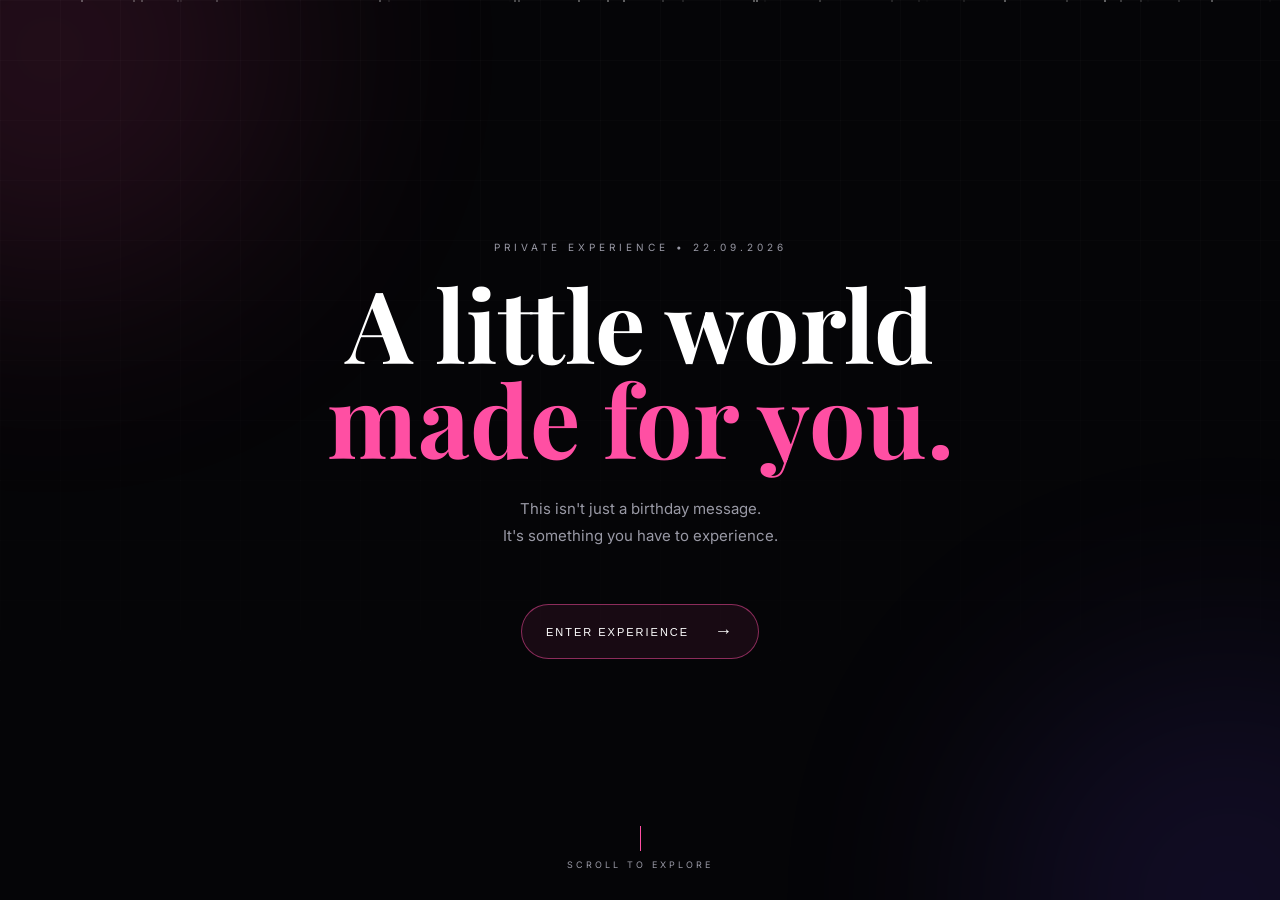
==== index.html @ 1d8469df "Add files via upload" ====
<!DOCTYPE html>
<html lang="en">
<head>
<meta charset="UTF-8">
<meta name="viewport" content="width=device-width, initial-scale=1.0">
<meta name="theme-color" content="#050507">
<title>NISHU — 22.09.2026</title>
<link rel="preconnect" href="https://fonts.googleapis.com">
<link rel="preconnect" href="https://fonts.gstatic.com" crossorigin>
<link href="https://fonts.googleapis.com/css2?family=Inter:wght@400;500;600;700&family=Playfair+Display:wght@600;700&display=swap" rel="stylesheet">
<link rel="stylesheet" href="style.css">
</head>
<body>
<div class="ambient ambient-1"></div><div class="ambient ambient-2"></div><div id="particles"></div>

<div id="loader" class="loader"><div class="loader-content"><div class="loader-ring"></div><p>SYSTEM ONLINE</p><span>Preparing something special...</span></div></div>

<main>
<section id="landing" class="screen active">
<p class="eyebrow">PRIVATE EXPERIENCE • 22.09.2026</p>
<h1>A little world<br><span>made for you.</span></h1>
<p class="hero-text">This isn't just a birthday message.<br>It's something you have to experience.</p>
<button class="primary-btn" onclick="showScreen('access')">ENTER EXPERIENCE <span>→</span></button>
<div class="scroll-hint"><span></span>SCROLL TO EXPLORE</div>
</section>

<section id="access" class="screen">
<div class="card access-card">
<div class="lock-icon">⌁</div><p class="eyebrow">RESTRICTED ACCESS</p><h2>Private Access</h2>
<p>This experience was created<br>for one person only.</p>
<input type="password" id="secretCode" placeholder="Enter secret code" maxlength="20" autocomplete="off" onkeydown="if(event.key==='Enter')unlock()">
<button class="primary-btn full-btn" onclick="unlock()">UNLOCK</button><p id="error" class="error-message"></p>
</div>
<button class="back-btn" onclick="showScreen('landing')">← Back</button>
</section>

<section id="welcome" class="screen">
<div class="welcome-content"><p class="eyebrow">ACCESS GRANTED ✓</p><p class="small-line">HEY,</p><h1 id="herName">NISHU</h1><div class="line"></div>
<p class="hero-text">I could have just sent you a message...<br>but you deserve something better than that.</p>
<button class="primary-btn" onclick="startExperience()">BEGIN <span>→</span></button></div>
</section>

<section id="countdown" class="screen">
<div class="section-number">01</div><p class="eyebrow">THE DAY IS COMING</p><h2 id="countdownTitle">Your day is almost here.</h2>
<div id="timer" class="timer"><div><strong id="days">00</strong><span>DAYS</span></div><div><strong id="hours">00</strong><span>HOURS</span></div><div><strong id="minutes">00</strong><span>MINUTES</span></div><div><strong id="seconds">00</strong><span>SECONDS</span></div></div>
<p id="birthdayStatus" class="muted-text"></p>
<button class="primary-btn" onclick="showScreen('memories')">CONTINUE <span>→</span></button>
</section>

<section id="memories" class="screen">
<div class="section-number">02</div><p class="eyebrow">OUR STORY</p><h2>Some moments<br><span>I never want to forget.</span></h2>
<div id="timeline" class="timeline"></div>
<button class="primary-btn" onclick="showScreen('game')">NEXT CHAPTER <span>→</span></button>
</section>

<section id="game" class="screen">
<div class="section-number">03</div><p class="eyebrow">A LITTLE TEST</p><h2>How well do<br><span>you know us?</span></h2>
<div class="quiz-card"><div class="quiz-progress"><span id="questionNumber">1</span> / <span id="totalQuestions">5</span></div>
<h3 id="question"></h3><div id="answers" class="answers"></div><p id="quizFeedback"></p></div>
</section>

<section id="ai" class="screen">
<div class="section-number">04</div><p class="eyebrow">PERSONAL AI</p><h2>Ask me<br><span>anything.</span></h2>
<div class="chat-window"><div class="chat-header"><div class="ai-avatar">♥</div><div><strong>Her Personal AI</strong><small>● Online</small></div></div>
<div id="chat" class="chat-messages"><div class="message ai-message">Ask me anything about your boyfriend.</div></div>
<div class="chat-input-area"><input type="text" id="chatInput" placeholder="Ask something..." onkeydown="if(event.key==='Enter')askAI()"><button onclick="askAI()">↑</button></div></div>
<button class="primary-btn" onclick="showScreen('hunt')">I'M DONE <span>→</span></button>
</section>

<section id="hunt" class="screen">
<div class="section-number">05</div><p class="eyebrow">FINAL MISSION</p><h2>There are<br><span>3 hidden messages.</span></h2><p class="hero-text">Find all three clues to unlock<br>your final surprise.</p>
<div class="hunt-card"><div id="clueNumber" class="clue-number">CLUE 01</div><h3 id="clueTitle">The Beginning</h3><p id="clueText"></p>
<input id="clueInput" placeholder="Enter your answer..." autocomplete="off" onkeydown="if(event.key==='Enter')checkClue()"><button class="primary-btn full-btn" onclick="checkClue()">SUBMIT CLUE</button><p id="clueFeedback"></p></div>
</section>

<section id="gift" class="screen">
<p class="eyebrow">MISSION COMPLETE ✓</p><h2>You've unlocked<br><span>your final gift.</span></h2>
<div id="giftBox" class="gift-box" onclick="openGift()"><div class="gift-lid"></div><div class="gift-body"></div><div class="gift-ribbon"></div></div><p id="giftHint">Tap the box.</p>
</section>

<section id="video" class="screen">
<p class="eyebrow">A MESSAGE FROM ME</p><h2>Something I couldn't<br>say with just text.</h2>
<div class="video-container"><video id="birthdayVideo" controls playsinline><source src="assets/video/birthday-message.mp4" type="video/mp4">Your browser does not support video.</video></div>
<button class="primary-btn" onclick="showScreen('final')">ONE LAST THING <span>→</span></button>
</section>

<section id="final" class="screen final-screen">
<div class="final-glow"></div><p class="eyebrow">22 • 09 • 2026</p><div class="heart">♥</div>
<h1>HAPPY<br><span>BIRTHDAY</span></h1><h2 id="finalName">NISHU</h2><div class="final-line"></div>
<p class="final-message">Distance couldn't stop me<br>from being part of your day.<br><br>Maybe I couldn't be there beside you,<br>but I hope this little world<br>reminds you how loved you are.</p>
<p class="signature">— <span id="yourName">JONA</span></p><div class="final-date">MADE WITH LOVE • 22.09.2026</div>
</section>
</main>

<audio id="music" loop preload="auto"><source src="assets/music/bg-music.mp3" type="audio/mpeg"></audio>
<script src="script.js"></script>
</body>
</html>
---- style.css ----
:root{--bg:#050507;--white:#fff;--muted:#9999a5;--accent:#ff4fa3;--border:rgba(255,255,255,.1);--glass:rgba(255,255,255,.045)}
*{margin:0;padding:0;box-sizing:border-box}html{scroll-behavior:smooth}body{min-height:100vh;background:var(--bg);color:var(--white);font-family:Inter,sans-serif;overflow-x:hidden}body:before{content:"";position:fixed;inset:0;pointer-events:none;background:linear-gradient(rgba(255,255,255,.02) 1px,transparent 1px),linear-gradient(90deg,rgba(255,255,255,.02) 1px,transparent 1px);background-size:60px 60px;mask-image:linear-gradient(to bottom,black,transparent)}
.ambient{position:fixed;width:500px;height:500px;border-radius:50%;filter:blur(120px);opacity:.12;pointer-events:none;z-index:-1}.ambient-1{background:var(--accent);top:-200px;left:-200px}.ambient-2{background:#714cff;bottom:-250px;right:-200px}
.particle{position:fixed;width:2px;height:2px;background:rgba(255,255,255,.5);border-radius:50%;pointer-events:none;animation:floatParticle linear infinite}@keyframes floatParticle{from{transform:translateY(100vh);opacity:0}10%{opacity:1}90%{opacity:1}to{transform:translateY(-10vh);opacity:0}}
.loader{position:fixed;inset:0;z-index:9999;background:var(--bg);display:flex;align-items:center;justify-content:center;transition:.8s}.loader.hide{opacity:0;visibility:hidden}.loader-content{text-align:center}.loader-ring{width:45px;height:45px;border:2px solid rgba(255,255,255,.1);border-top-color:var(--accent);border-radius:50%;margin:auto auto 20px;animation:spin 1s linear infinite}@keyframes spin{to{transform:rotate(360deg)}}.loader p{font-size:12px;letter-spacing:4px}.loader span{display:block;margin-top:8px;color:var(--muted);font-size:12px}
.screen{min-height:100vh;width:100%;display:none;flex-direction:column;align-items:center;justify-content:center;text-align:center;padding:70px 24px;position:relative;animation:screenIn .7s ease}.screen.active{display:flex}@keyframes screenIn{from{opacity:0;transform:translateY(20px)}to{opacity:1;transform:translateY(0)}}
.eyebrow{font-size:10px;letter-spacing:4px;color:var(--muted);margin-bottom:22px;text-transform:uppercase}h1,h2{font-family:"Playfair Display",serif;font-weight:700}h1{font-size:clamp(48px,9vw,100px);line-height:.95}h2{font-size:clamp(40px,7vw,70px);line-height:1}h1 span,h2 span{color:var(--accent)}.hero-text{color:var(--muted);line-height:1.8;font-size:15px;margin:30px 0}.small-line{font-size:13px;letter-spacing:5px;color:var(--muted);margin-bottom:10px}.section-number{position:absolute;top:40px;right:40px;font-size:11px;letter-spacing:3px;color:var(--muted)}
.primary-btn{display:flex;align-items:center;gap:25px;border:1px solid rgba(255,79,163,.5);background:rgba(255,79,163,.08);color:white;padding:16px 24px;border-radius:50px;font-size:11px;letter-spacing:2px;cursor:pointer;transition:.3s;margin-top:25px}.primary-btn:hover{background:var(--accent);border-color:var(--accent);transform:translateY(-3px);box-shadow:0 10px 40px rgba(255,79,163,.25)}.primary-btn span:last-child{font-size:18px}.full-btn{width:100%;justify-content:center}.back-btn{margin-top:25px;background:none;border:none;color:var(--muted);cursor:pointer}
.scroll-hint{position:absolute;bottom:30px;font-size:9px;letter-spacing:3px;color:var(--muted)}.scroll-hint span{display:block;width:1px;height:25px;background:var(--accent);margin:0 auto 8px}
.card{background:var(--glass);border:1px solid var(--border);backdrop-filter:blur(20px);border-radius:25px;padding:45px;box-shadow:0 20px 80px rgba(0,0,0,.5)}.access-card{width:min(420px,100%)}.lock-icon{font-size:35px;color:var(--accent);margin-bottom:20px}.access-card h2{font-size:45px}.access-card>p:not(.eyebrow){color:var(--muted);font-size:13px;line-height:1.7;margin:15px 0 25px}
input{font:inherit}.access-card input,.hunt-card input{width:100%;background:rgba(255,255,255,.04);border:1px solid var(--border);color:white;padding:16px;border-radius:12px;outline:none;text-align:center;transition:.3s}.access-card input:focus,.hunt-card input:focus{border-color:var(--accent)}.error-message{color:#ff6b91!important;min-height:18px}
.welcome-content{max-width:850px}.welcome-content h1{font-size:clamp(60px,12vw,130px)}.line{width:60px;height:1px;background:var(--accent);margin:35px auto}
.timer{display:flex;gap:clamp(15px,4vw,45px);margin:55px 0}.timer div{min-width:80px}.timer strong{display:block;font-size:clamp(40px,7vw,75px);font-weight:500}.timer span{font-size:9px;letter-spacing:2px;color:var(--muted)}.muted-text{color:var(--muted);font-size:12px}
.timeline{width:min(700px,100%);margin:50px 0;text-align:left;position:relative}.timeline:before{content:"";position:absolute;left:10px;top:0;bottom:0;width:1px;background:linear-gradient(var(--accent),transparent)}.memory{position:relative;padding-left:45px;margin-bottom:55px}.memory:before{content:"";position:absolute;left:5px;top:5px;width:11px;height:11px;border-radius:50%;background:var(--accent);box-shadow:0 0 20px var(--accent)}.memory-year{color:var(--accent);font-size:10px;letter-spacing:3px}.memory h3{margin:8px 0;font-family:"Playfair Display",serif;font-size:25px}.memory p{color:var(--muted);font-size:13px;line-height:1.7}.memory img{width:100%;max-height:350px;object-fit:cover;border-radius:15px;margin-top:15px;border:1px solid var(--border)}
.quiz-card{width:min(600px,100%);margin-top:45px;padding:35px;background:var(--glass);border:1px solid var(--border);border-radius:25px}.quiz-progress{color:var(--accent);font-size:11px;letter-spacing:2px;margin-bottom:25px}.quiz-card h3{font-size:20px;line-height:1.5;margin-bottom:25px}.answers{display:grid;gap:10px}.answer-btn{width:100%;padding:15px;border:1px solid var(--border);background:rgba(255,255,255,.03);color:white;border-radius:12px;cursor:pointer;text-align:left;transition:.3s}.answer-btn:hover{border-color:var(--accent);transform:translateX(4px)}.answer-btn.correct{background:rgba(50,220,130,.15);border-color:#32dc82}.answer-btn.wrong{background:rgba(255,60,90,.15);border-color:#ff3c5a}#quizFeedback{margin-top:20px;min-height:20px;color:var(--muted);font-size:12px}
.chat-window{width:min(600px,100%);height:450px;margin:35px 0;border:1px solid var(--border);border-radius:20px;overflow:hidden;background:rgba(255,255,255,.03);display:flex;flex-direction:column;text-align:left}.chat-header{padding:18px;border-bottom:1px solid var(--border);display:flex;gap:12px;align-items:center}.ai-avatar{width:35px;height:35px;display:grid;place-items:center;border-radius:50%;background:rgba(255,79,163,.15);color:var(--accent)}.chat-header strong{display:block;font-size:12px}.chat-header small{color:#5bd98b;font-size:9px}.chat-messages{flex:1;padding:20px;overflow-y:auto}.message{max-width:80%;padding:12px 15px;border-radius:15px;margin-bottom:10px;font-size:12px;line-height:1.6}.ai-message{background:rgba(255,255,255,.07)}.user-message{background:var(--accent);margin-left:auto}.chat-input-area{display:flex;padding:12px;border-top:1px solid var(--border)}.chat-input-area input{flex:1;border:none;background:none;color:white;outline:none;padding:10px}.chat-input-area button{width:40px;height:40px;border-radius:50%;border:none;background:var(--accent);color:white;cursor:pointer}
.hunt-card{width:min(500px,100%);margin-top:40px;padding:35px;background:var(--glass);border:1px solid var(--border);border-radius:25px}.clue-number{color:var(--accent);font-size:10px;letter-spacing:3px;margin-bottom:15px}.hunt-card h3{font-family:"Playfair Display",serif;font-size:30px;margin-bottom:15px}.hunt-card p{color:var(--muted);font-size:13px;line-height:1.7;margin-bottom:25px}#clueFeedback{min-height:20px;margin:15px 0 0}
.gift-box{width:150px;height:140px;margin:60px 0 25px;position:relative;cursor:pointer;transition:.4s}.gift-box:hover{transform:translateY(-10px) rotate(2deg)}.gift-body{position:absolute;width:120px;height:100px;bottom:0;left:15px;background:linear-gradient(135deg,#ff4fa3,#b32670);border-radius:8px}.gift-lid{position:absolute;width:140px;height:30px;left:5px;top:25px;background:var(--accent);border-radius:7px;z-index:2}.gift-ribbon{position:absolute;width:20px;height:120px;left:65px;top:20px;background:#ffd4e8;opacity:.8;z-index:3}.gift-box.opened{animation:giftOpen 1s ease forwards}@keyframes giftOpen{50%{transform:translateY(-40px) scale(1.15)}100%{opacity:0;transform:translateY(-100px) scale(1.3)}}
.video-container{width:min(800px,100%);margin:35px 0;border-radius:20px;overflow:hidden;border:1px solid var(--border);box-shadow:0 20px 80px rgba(0,0,0,.5)}.video-container video{display:block;width:100%}
.final-screen{overflow:hidden}.final-glow{position:absolute;width:500px;height:500px;background:var(--accent);filter:blur(180px);opacity:.1;pointer-events:none}.heart{font-size:35px;color:var(--accent);margin:30px 0;animation:heartbeat 1.5s infinite}@keyframes heartbeat{0%,100%{transform:scale(1)}50%{transform:scale(1.2)}}.final-screen h1{font-size:clamp(60px,13vw,140px)}.final-screen h2{font-family:Inter,sans-serif;font-size:14px;letter-spacing:5px;margin-top:20px}.final-line{width:50px;height:1px;background:var(--accent);margin:30px auto}.final-message{color:var(--muted);font-size:14px;line-height:2}.signature{margin-top:35px;font-family:"Playfair Display",serif;font-size:22px}.signature span{color:var(--accent)}.final-date{margin-top:80px;color:#555;font-size:8px;letter-spacing:3px}
@media(max-width:600px){.screen{padding:60px 20px}h1{font-size:52px}h2{font-size:42px}.section-number{top:20px;right:20px}.timer{gap:12px}.timer div{min-width:60px}.timer strong{font-size:32px}.timer span{font-size:7px}.card,.quiz-card,.hunt-card{padding:25px 20px}.chat-window{height:430px}}
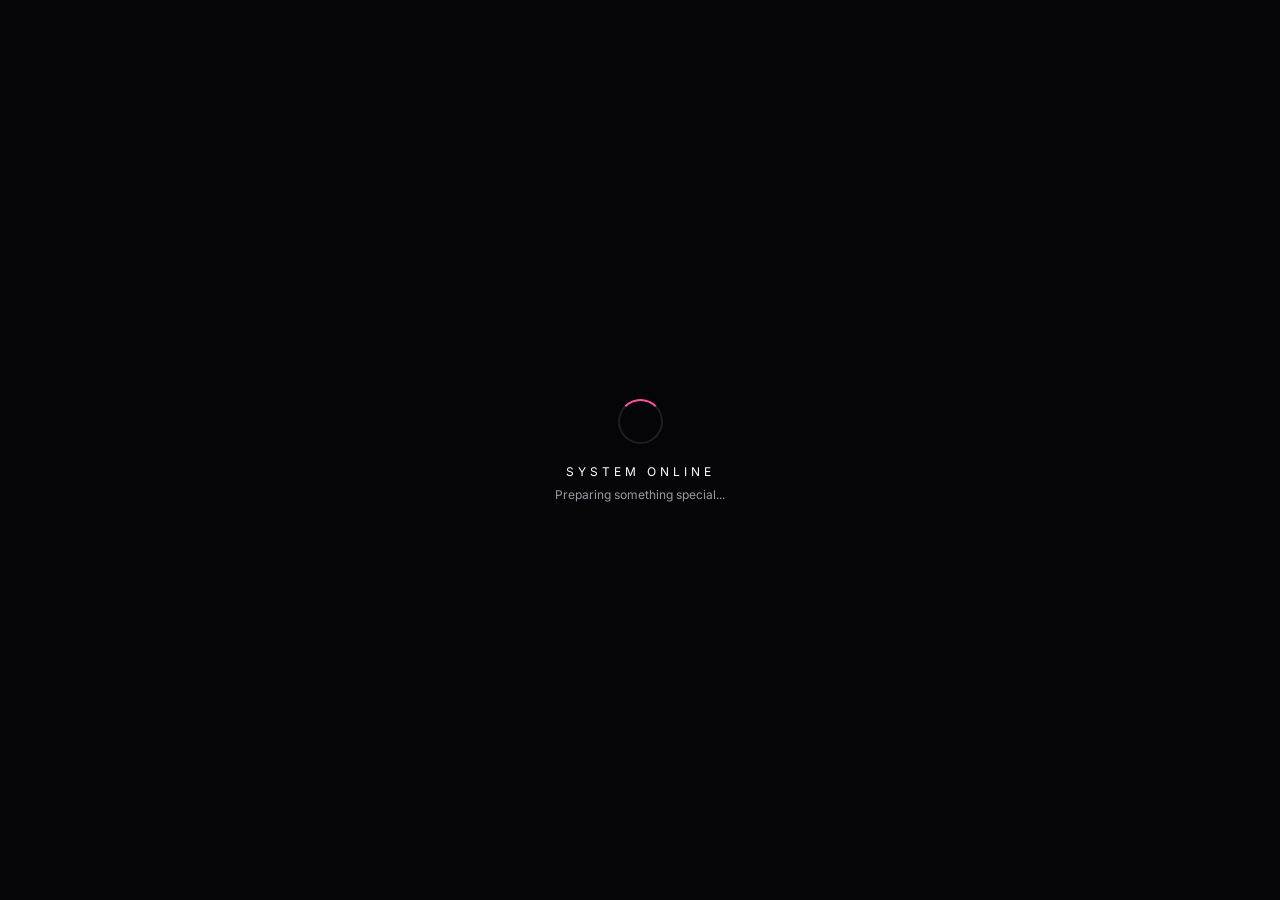
==== commit 8bd75b6d: "Rename index (1).html to index.html" ====
--- a/index.html
+++ b/index.html
@@ -95,4 +95,4 @@
 <audio id="music" loop preload="auto"><source src="assets/music/bg-music.mp3" type="audio/mpeg"></audio>
 <script src="script.js"></script>
 </body>
-</html>+</html>
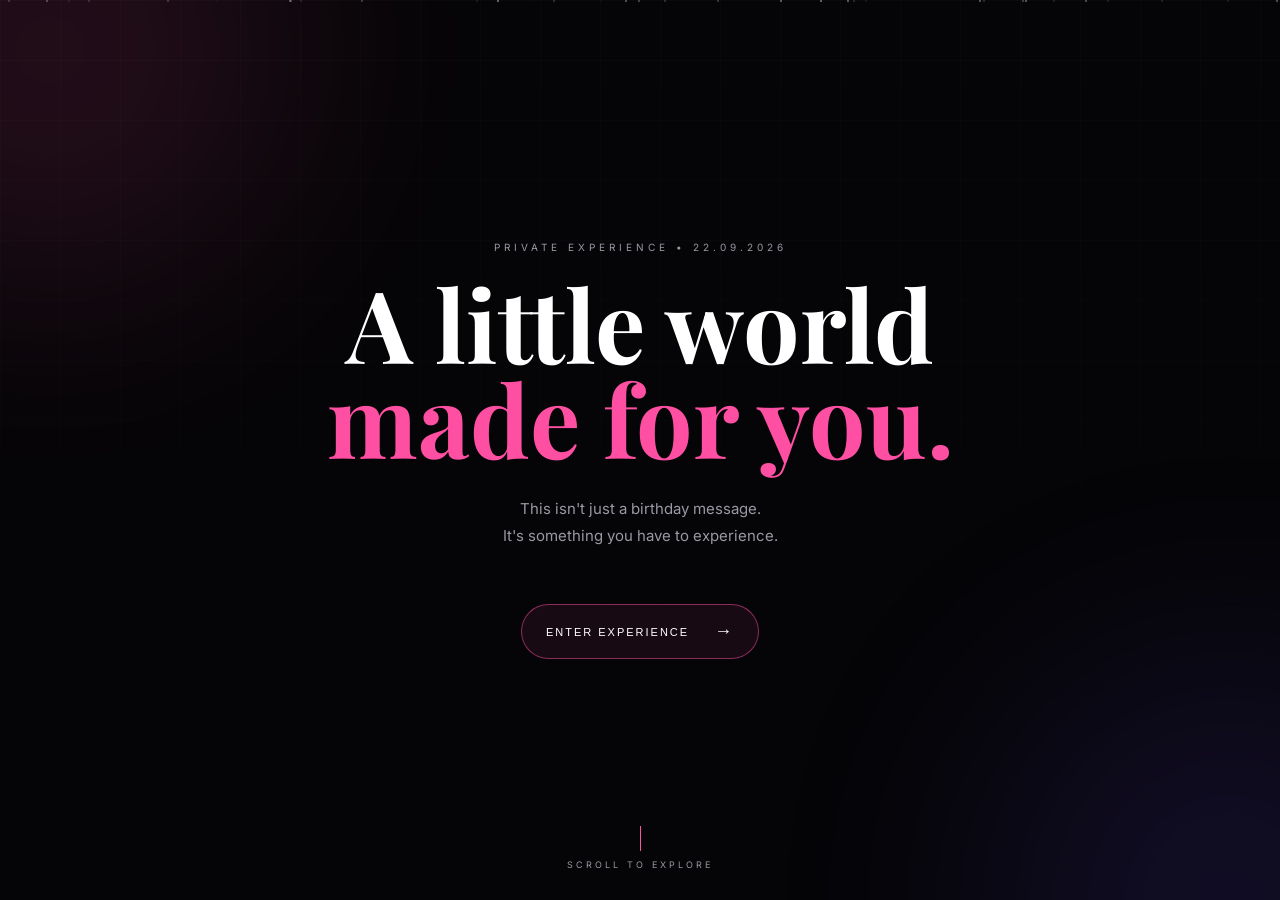
==== commit 50405e05: "Update birthday message in index.html" ====
--- a/index.html
+++ b/index.html
@@ -40,13 +40,16 @@
 <button class="primary-btn" onclick="startExperience()">BEGIN <span>→</span></button></div>
 </section>
 
-<section id="countdown" class="screen">
-<div class="section-number">01</div><p class="eyebrow">THE DAY IS COMING</p><h2 id="countdownTitle">Your day is almost here.</h2>
-<div id="timer" class="timer"><div><strong id="days">00</strong><span>DAYS</span></div><div><strong id="hours">00</strong><span>HOURS</span></div><div><strong id="minutes">00</strong><span>MINUTES</span></div><div><strong id="seconds">00</strong><span>SECONDS</span></div></div>
-<p id="birthdayStatus" class="muted-text"></p>
+<section id="message" class="screen">
+<div class="section-number">01</div><p class="eyebrow">A FEW WORDS</p><h2>But First <br><span>You...</span></h2>
+<h4><p class="hero-text">Happy Birthday, my Princess.<br>
+Every day with you feels like a gift,<br>
+and today the world gets to celebrate<br>
+what I already know every single day —<br>
+that you're the best thing that ever happened to me.</p></h4>
 <button class="primary-btn" onclick="showScreen('memories')">CONTINUE <span>→</span></button>
 </section>
-
+  
 <section id="memories" class="screen">
 <div class="section-number">02</div><p class="eyebrow">OUR STORY</p><h2>Some moments<br><span>I never want to forget.</span></h2>
 <div id="timeline" class="timeline"></div>
@@ -57,20 +60,6 @@
 <div class="section-number">03</div><p class="eyebrow">A LITTLE TEST</p><h2>How well do<br><span>you know us?</span></h2>
 <div class="quiz-card"><div class="quiz-progress"><span id="questionNumber">1</span> / <span id="totalQuestions">5</span></div>
 <h3 id="question"></h3><div id="answers" class="answers"></div><p id="quizFeedback"></p></div>
-</section>
-
-<section id="ai" class="screen">
-<div class="section-number">04</div><p class="eyebrow">PERSONAL AI</p><h2>Ask me<br><span>anything.</span></h2>
-<div class="chat-window"><div class="chat-header"><div class="ai-avatar">♥</div><div><strong>Her Personal AI</strong><small>● Online</small></div></div>
-<div id="chat" class="chat-messages"><div class="message ai-message">Ask me anything about your boyfriend.</div></div>
-<div class="chat-input-area"><input type="text" id="chatInput" placeholder="Ask something..." onkeydown="if(event.key==='Enter')askAI()"><button onclick="askAI()">↑</button></div></div>
-<button class="primary-btn" onclick="showScreen('hunt')">I'M DONE <span>→</span></button>
-</section>
-
-<section id="hunt" class="screen">
-<div class="section-number">05</div><p class="eyebrow">FINAL MISSION</p><h2>There are<br><span>3 hidden messages.</span></h2><p class="hero-text">Find all three clues to unlock<br>your final surprise.</p>
-<div class="hunt-card"><div id="clueNumber" class="clue-number">CLUE 01</div><h3 id="clueTitle">The Beginning</h3><p id="clueText"></p>
-<input id="clueInput" placeholder="Enter your answer..." autocomplete="off" onkeydown="if(event.key==='Enter')checkClue()"><button class="primary-btn full-btn" onclick="checkClue()">SUBMIT CLUE</button><p id="clueFeedback"></p></div>
 </section>
 
 <section id="gift" class="screen">
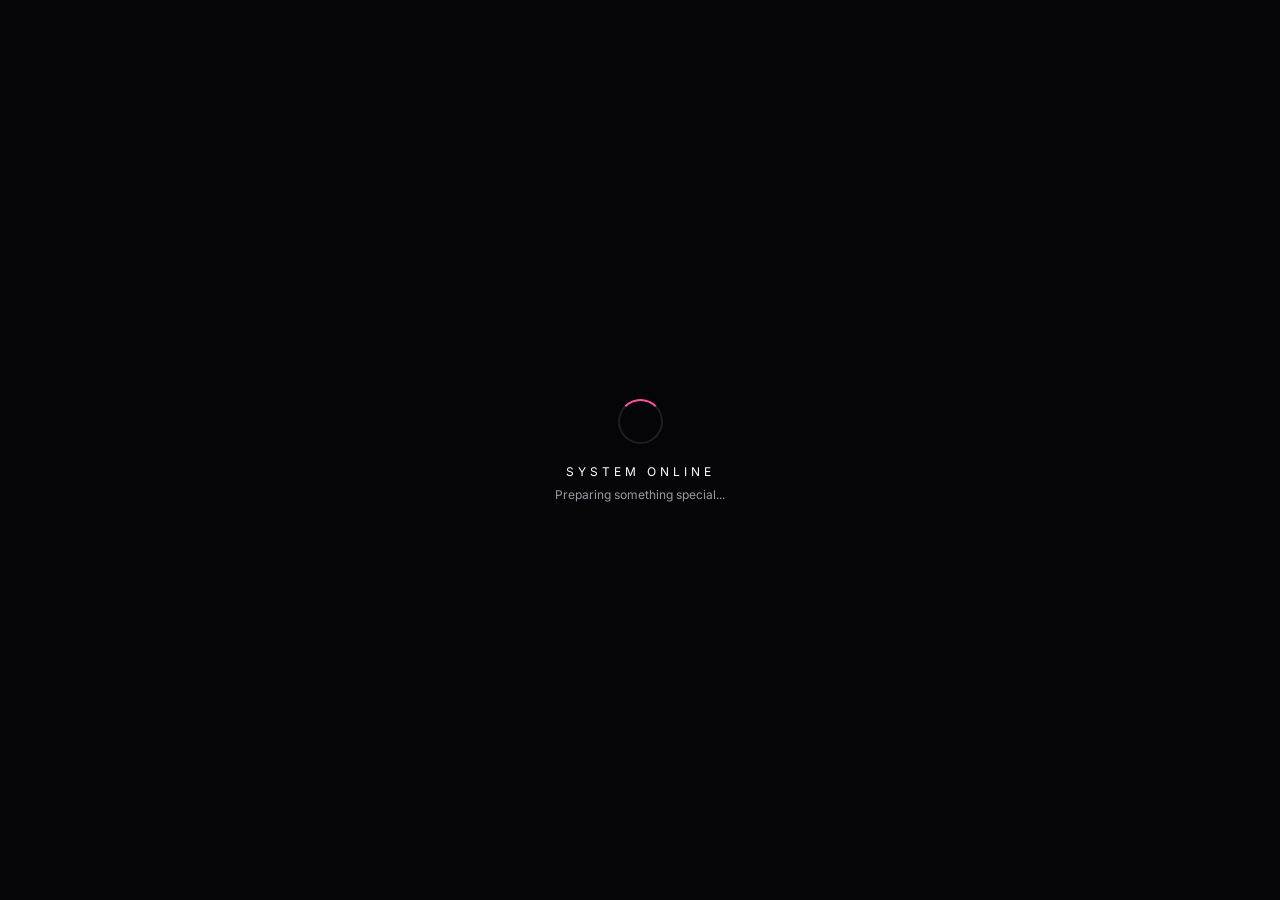
==== commit 3f218bba: "Change heading from h4 to h3 for birthday message" ====
--- a/index.html
+++ b/index.html
@@ -42,11 +42,11 @@
 
 <section id="message" class="screen">
 <div class="section-number">01</div><p class="eyebrow">A FEW WORDS</p><h2>But First <br><span>You...</span></h2>
-<h4><p class="hero-text">Happy Birthday, my Princess.<br>
+<h3><p class="hero-text">Happy Birthday, my Princess.<br>
 Every day with you feels like a gift,<br>
 and today the world gets to celebrate<br>
 what I already know every single day —<br>
-that you're the best thing that ever happened to me.</p></h4>
+that you're the best thing that ever happened to me.</p></h3>
 <button class="primary-btn" onclick="showScreen('memories')">CONTINUE <span>→</span></button>
 </section>
   
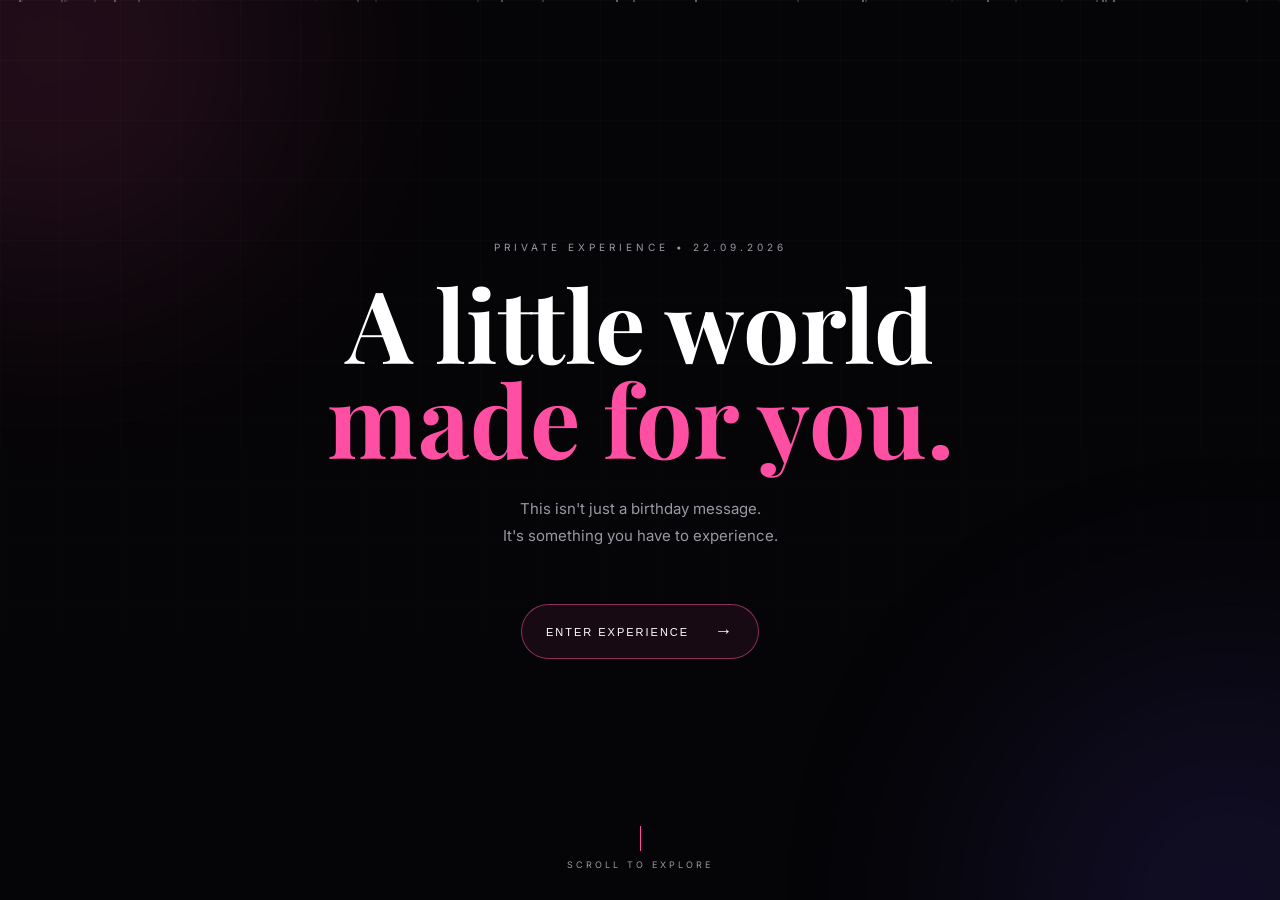
==== commit 6210ae5a: "Rename index (1).html to index.html" ====
--- a/index.html
+++ b/index.html
@@ -2,7 +2,7 @@
 <html lang="en">
 <head>
 <meta charset="UTF-8">
-<meta name="viewport" content="width=device-width, initial-scale=1.0">
+<meta name="viewport" content="width=device-width, initial-scale=1.0, viewport-fit=cover">
 <meta name="theme-color" content="#050507">
 <title>NISHU — 22.09.2026</title>
 <link rel="preconnect" href="https://fonts.googleapis.com">
@@ -41,15 +41,15 @@
 </section>
 
 <section id="message" class="screen">
-<div class="section-number">01</div><p class="eyebrow">A FEW WORDS</p><h2>But First <br><span>You...</span></h2>
-<h3><p class="hero-text">Happy Birthday, my Princess.<br>
+<div class="section-number">01</div><p class="eyebrow">A FEW WORDS</p><h2>Before anything<br><span>else...</span></h2>
+<p class="hero-text">Happy Birthday, my love.<br>
 Every day with you feels like a gift,<br>
 and today the world gets to celebrate<br>
 what I already know every single day —<br>
-that you're the best thing that ever happened to me.</p></h3>
+that you're the best thing that ever happened to me.</p>
 <button class="primary-btn" onclick="showScreen('memories')">CONTINUE <span>→</span></button>
 </section>
-  
+
 <section id="memories" class="screen">
 <div class="section-number">02</div><p class="eyebrow">OUR STORY</p><h2>Some moments<br><span>I never want to forget.</span></h2>
 <div id="timeline" class="timeline"></div>
@@ -69,7 +69,7 @@
 
 <section id="video" class="screen">
 <p class="eyebrow">A MESSAGE FROM ME</p><h2>Something I couldn't<br>say with just text.</h2>
-<div class="video-container"><video id="birthdayVideo" controls playsinline><source src="assets/video/birthday-message.mp4" type="video/mp4">Your browser does not support video.</video></div>
+<div class="video-container"><video id="birthdayVideo" controls playsinline preload="metadata"><source src="assets/video/birthday-message.mp4" type="video/mp4">Your browser does not support video.</video></div>
 <button class="primary-btn" onclick="showScreen('final')">ONE LAST THING <span>→</span></button>
 </section>
 
--- a/style.css
+++ b/style.css
@@ -1,11 +1,11 @@
 :root{--bg:#050507;--white:#fff;--muted:#9999a5;--accent:#ff4fa3;--border:rgba(255,255,255,.1);--glass:rgba(255,255,255,.045)}
-*{margin:0;padding:0;box-sizing:border-box}html{scroll-behavior:smooth}body{min-height:100vh;background:var(--bg);color:var(--white);font-family:Inter,sans-serif;overflow-x:hidden}body:before{content:"";position:fixed;inset:0;pointer-events:none;background:linear-gradient(rgba(255,255,255,.02) 1px,transparent 1px),linear-gradient(90deg,rgba(255,255,255,.02) 1px,transparent 1px);background-size:60px 60px;mask-image:linear-gradient(to bottom,black,transparent)}
+*{margin:0;padding:0;box-sizing:border-box}html{scroll-behavior:smooth}body{min-height:100vh;background:var(--bg);color:var(--white);font-family:Inter,sans-serif;overflow-x:hidden;padding-top:env(safe-area-inset-top,0px);padding-bottom:env(safe-area-inset-bottom,0px)}body:before{content:"";position:fixed;inset:0;pointer-events:none;background:linear-gradient(rgba(255,255,255,.02) 1px,transparent 1px),linear-gradient(90deg,rgba(255,255,255,.02) 1px,transparent 1px);background-size:60px 60px;mask-image:linear-gradient(to bottom,black,transparent)}
 .ambient{position:fixed;width:500px;height:500px;border-radius:50%;filter:blur(120px);opacity:.12;pointer-events:none;z-index:-1}.ambient-1{background:var(--accent);top:-200px;left:-200px}.ambient-2{background:#714cff;bottom:-250px;right:-200px}
 .particle{position:fixed;width:2px;height:2px;background:rgba(255,255,255,.5);border-radius:50%;pointer-events:none;animation:floatParticle linear infinite}@keyframes floatParticle{from{transform:translateY(100vh);opacity:0}10%{opacity:1}90%{opacity:1}to{transform:translateY(-10vh);opacity:0}}
 .loader{position:fixed;inset:0;z-index:9999;background:var(--bg);display:flex;align-items:center;justify-content:center;transition:.8s}.loader.hide{opacity:0;visibility:hidden}.loader-content{text-align:center}.loader-ring{width:45px;height:45px;border:2px solid rgba(255,255,255,.1);border-top-color:var(--accent);border-radius:50%;margin:auto auto 20px;animation:spin 1s linear infinite}@keyframes spin{to{transform:rotate(360deg)}}.loader p{font-size:12px;letter-spacing:4px}.loader span{display:block;margin-top:8px;color:var(--muted);font-size:12px}
 .screen{min-height:100vh;width:100%;display:none;flex-direction:column;align-items:center;justify-content:center;text-align:center;padding:70px 24px;position:relative;animation:screenIn .7s ease}.screen.active{display:flex}@keyframes screenIn{from{opacity:0;transform:translateY(20px)}to{opacity:1;transform:translateY(0)}}
 .eyebrow{font-size:10px;letter-spacing:4px;color:var(--muted);margin-bottom:22px;text-transform:uppercase}h1,h2{font-family:"Playfair Display",serif;font-weight:700}h1{font-size:clamp(48px,9vw,100px);line-height:.95}h2{font-size:clamp(40px,7vw,70px);line-height:1}h1 span,h2 span{color:var(--accent)}.hero-text{color:var(--muted);line-height:1.8;font-size:15px;margin:30px 0}.small-line{font-size:13px;letter-spacing:5px;color:var(--muted);margin-bottom:10px}.section-number{position:absolute;top:40px;right:40px;font-size:11px;letter-spacing:3px;color:var(--muted)}
-.primary-btn{display:flex;align-items:center;gap:25px;border:1px solid rgba(255,79,163,.5);background:rgba(255,79,163,.08);color:white;padding:16px 24px;border-radius:50px;font-size:11px;letter-spacing:2px;cursor:pointer;transition:.3s;margin-top:25px}.primary-btn:hover{background:var(--accent);border-color:var(--accent);transform:translateY(-3px);box-shadow:0 10px 40px rgba(255,79,163,.25)}.primary-btn span:last-child{font-size:18px}.full-btn{width:100%;justify-content:center}.back-btn{margin-top:25px;background:none;border:none;color:var(--muted);cursor:pointer}
+.primary-btn{display:flex;align-items:center;gap:25px;border:1px solid rgba(255,79,163,.5);background:rgba(255,79,163,.08);color:white;padding:16px 24px;border-radius:50px;font-size:11px;letter-spacing:2px;cursor:pointer;transition:.3s;margin-top:25px;min-height:48px}.primary-btn:hover{background:var(--accent);border-color:var(--accent);transform:translateY(-3px);box-shadow:0 10px 40px rgba(255,79,163,.25)}.primary-btn span:last-child{font-size:18px}.full-btn{width:100%;justify-content:center}.back-btn{margin-top:25px;background:none;border:none;color:var(--muted);cursor:pointer}
 .scroll-hint{position:absolute;bottom:30px;font-size:9px;letter-spacing:3px;color:var(--muted)}.scroll-hint span{display:block;width:1px;height:25px;background:var(--accent);margin:0 auto 8px}
 .card{background:var(--glass);border:1px solid var(--border);backdrop-filter:blur(20px);border-radius:25px;padding:45px;box-shadow:0 20px 80px rgba(0,0,0,.5)}.access-card{width:min(420px,100%)}.lock-icon{font-size:35px;color:var(--accent);margin-bottom:20px}.access-card h2{font-size:45px}.access-card>p:not(.eyebrow){color:var(--muted);font-size:13px;line-height:1.7;margin:15px 0 25px}
 input{font:inherit}.access-card input,.hunt-card input{width:100%;background:rgba(255,255,255,.04);border:1px solid var(--border);color:white;padding:16px;border-radius:12px;outline:none;text-align:center;transition:.3s}.access-card input:focus,.hunt-card input:focus{border-color:var(--accent)}.error-message{color:#ff6b91!important;min-height:18px}
@@ -18,4 +18,4 @@
 .gift-box{width:150px;height:140px;margin:60px 0 25px;position:relative;cursor:pointer;transition:.4s}.gift-box:hover{transform:translateY(-10px) rotate(2deg)}.gift-body{position:absolute;width:120px;height:100px;bottom:0;left:15px;background:linear-gradient(135deg,#ff4fa3,#b32670);border-radius:8px}.gift-lid{position:absolute;width:140px;height:30px;left:5px;top:25px;background:var(--accent);border-radius:7px;z-index:2}.gift-ribbon{position:absolute;width:20px;height:120px;left:65px;top:20px;background:#ffd4e8;opacity:.8;z-index:3}.gift-box.opened{animation:giftOpen 1s ease forwards}@keyframes giftOpen{50%{transform:translateY(-40px) scale(1.15)}100%{opacity:0;transform:translateY(-100px) scale(1.3)}}
 .video-container{width:min(800px,100%);margin:35px 0;border-radius:20px;overflow:hidden;border:1px solid var(--border);box-shadow:0 20px 80px rgba(0,0,0,.5)}.video-container video{display:block;width:100%}
 .final-screen{overflow:hidden}.final-glow{position:absolute;width:500px;height:500px;background:var(--accent);filter:blur(180px);opacity:.1;pointer-events:none}.heart{font-size:35px;color:var(--accent);margin:30px 0;animation:heartbeat 1.5s infinite}@keyframes heartbeat{0%,100%{transform:scale(1)}50%{transform:scale(1.2)}}.final-screen h1{font-size:clamp(60px,13vw,140px)}.final-screen h2{font-family:Inter,sans-serif;font-size:14px;letter-spacing:5px;margin-top:20px}.final-line{width:50px;height:1px;background:var(--accent);margin:30px auto}.final-message{color:var(--muted);font-size:14px;line-height:2}.signature{margin-top:35px;font-family:"Playfair Display",serif;font-size:22px}.signature span{color:var(--accent)}.final-date{margin-top:80px;color:#555;font-size:8px;letter-spacing:3px}
-@media(max-width:600px){.screen{padding:60px 20px}h1{font-size:52px}h2{font-size:42px}.section-number{top:20px;right:20px}.timer{gap:12px}.timer div{min-width:60px}.timer strong{font-size:32px}.timer span{font-size:7px}.card,.quiz-card,.hunt-card{padding:25px 20px}.chat-window{height:430px}}
+@media(max-width:600px){.screen{padding:60px 20px}h1{font-size:52px}h2{font-size:42px}.section-number{top:20px;right:20px}.timer{gap:12px}.timer div{min-width:60px}.timer strong{font-size:32px}.timer span{font-size:7px}.card,.quiz-card,.hunt-card{padding:25px 20px}.chat-window{height:430px}.primary-btn{padding:14px 20px;gap:15px}input,.answer-btn,.access-card input{font-size:16px}}
